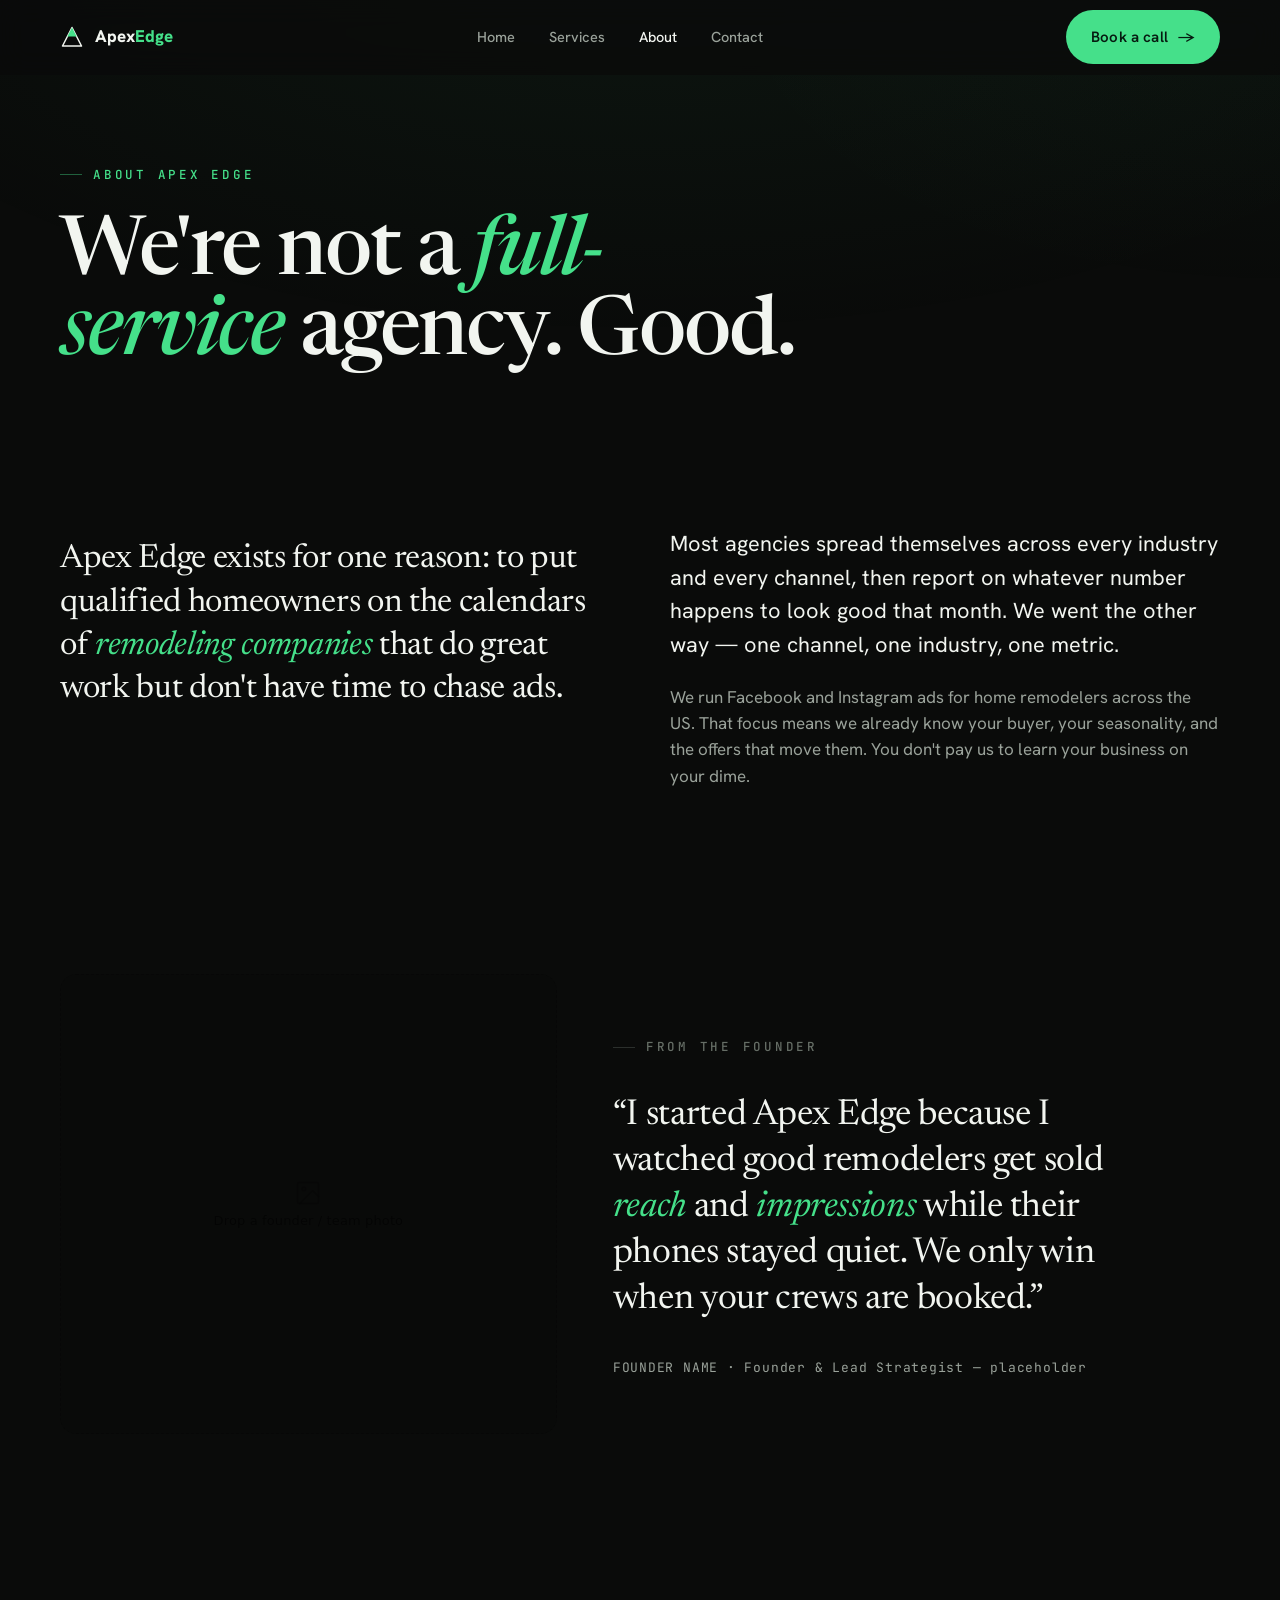
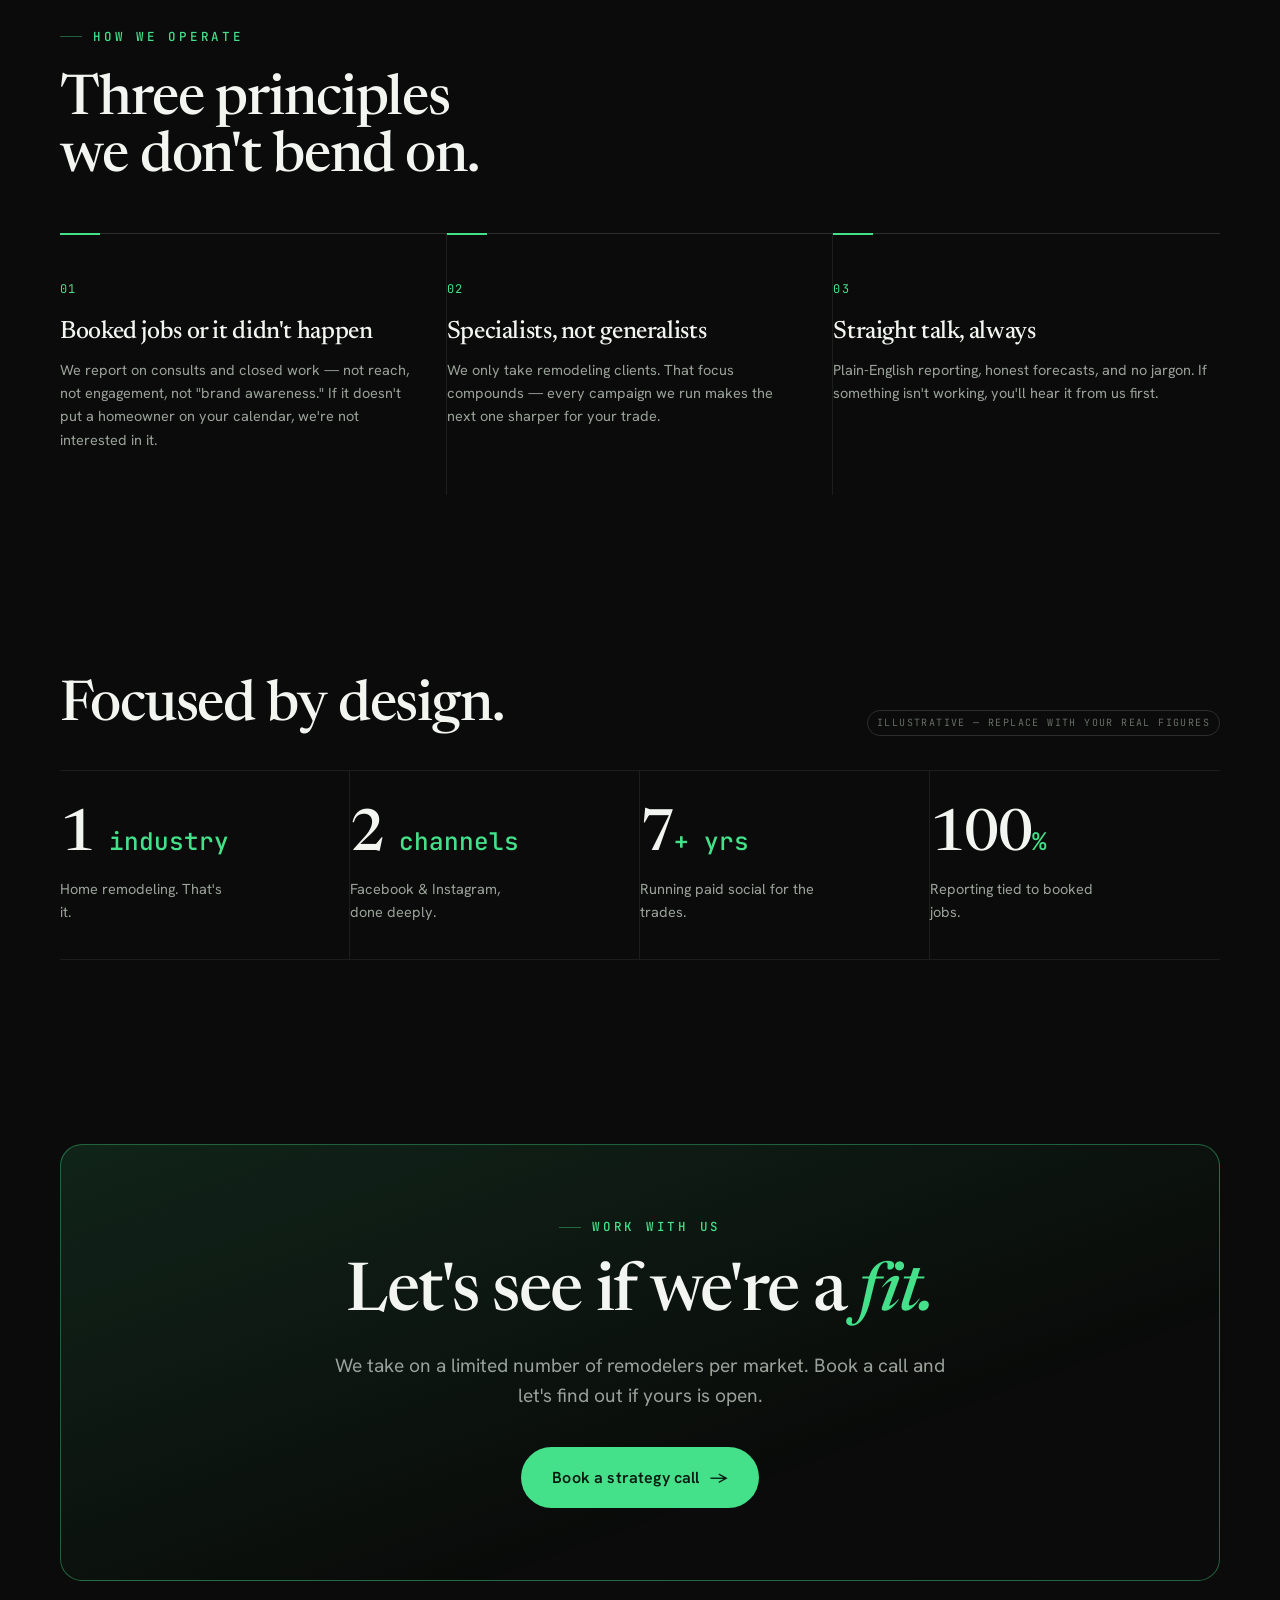
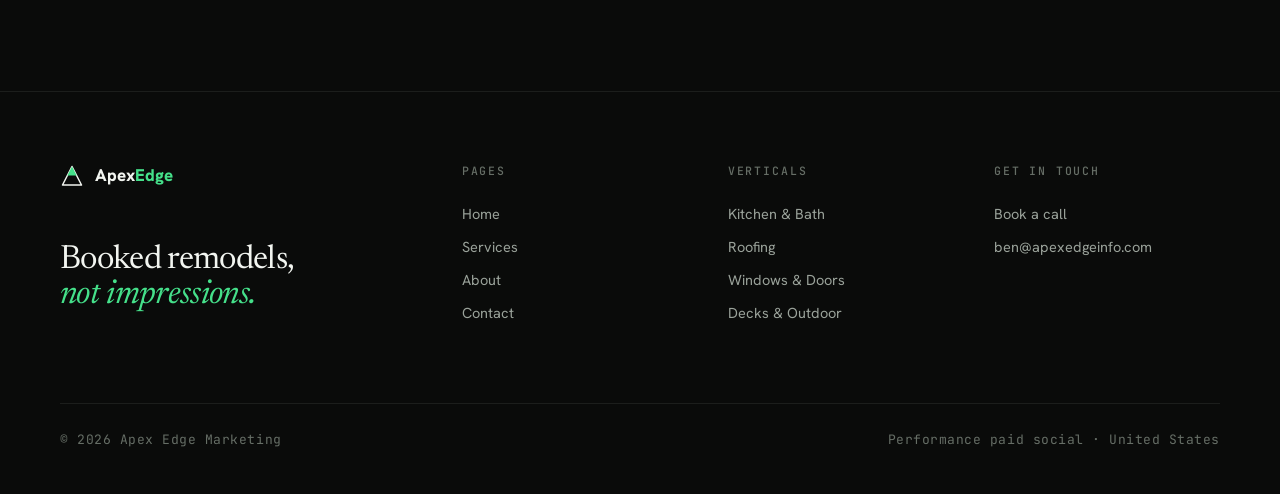
==== About.html @ 614ea993 "Initial site build — Apex Edge Marketing" ====
<!DOCTYPE html>
<html lang="en">
<head>
<meta charset="UTF-8" />
<meta name="viewport" content="width=device-width, initial-scale=1.0" />
<title>About — Apex Edge Marketing</title>
<link rel="stylesheet" href="assets/site.css" />
<style>
  .page-hero { padding: clamp(64px, 9vh, 120px) 0 56px; }
  .page-hero .display { max-width: 20ch; font-size: clamp(44px, 6.4vw, 92px); }

  .about-intro { display: grid; grid-template-columns: 1fr 1fr; gap: 60px; align-items: start; padding-bottom: 20px; }
  .about-intro p { font-size: clamp(18px, 1.7vw, 22px); line-height: 1.55; color: var(--fg); text-wrap: pretty; }
  .about-intro p + p { margin-top: 22px; color: var(--fg-mut); font-size: 17px; }
  .about-intro .lead-serif { font-family: var(--serif); font-size: clamp(24px,2.6vw,34px); line-height: 1.3; font-weight: 400; letter-spacing: -0.01em; }
  .about-intro .lead-serif em { font-style: italic; color: var(--acc); }

  .founder { display: grid; grid-template-columns: 0.9fr 1.1fr; gap: 56px; align-items: center; }
  .founder image-slot { width: 100%; height: 460px; }
  .founder__card { }
  .founder__quote { font-family: var(--serif); font-size: clamp(24px,2.8vw,38px); line-height: 1.28; letter-spacing: -0.01em; text-wrap: balance; }
  .founder__quote em { font-style: italic; color: var(--acc); }
  .founder__by { margin-top: 28px; font-family: var(--mono); font-size: 13px; letter-spacing: 0.06em; color: var(--fg-mut); }

  .principles { display: grid; grid-template-columns: repeat(3, 1fr); gap: 0; border-top: 1px solid var(--line-2); }
  .principle { padding: 40px 32px 44px 0; border-right: 1px solid var(--line); position: relative; }
  .principle:last-child { border-right: 0; padding-right: 0; }
  .principle::after { content: ''; position: absolute; top: -1px; left: 0; width: 40px; height: 2px; background: var(--acc); }
  .principle .n { font-family: var(--mono); font-size: 12px; color: var(--acc); letter-spacing: 0.1em; }
  .principle h4 { font-size: 25px; margin: 18px 0 12px; line-height: 1.08; }
  .principle p { font-size: 14.5px; color: var(--fg-mut); margin: 0; }

  .factstrip { display: grid; grid-template-columns: repeat(4,1fr); gap: 0; border-top: 1px solid var(--line); border-bottom: 1px solid var(--line); }
  .factstrip > div { padding: 36px 30px 36px 0; border-right: 1px solid var(--line); }
  .factstrip > div:last-child { border-right: 0; }
  .factstrip .stat__label { max-width: 22ch; }

  .ctaband { border: 1px solid var(--acc-line); border-radius: 22px; background: linear-gradient(160deg, var(--acc-soft), transparent 70%); padding: 72px clamp(28px, 6vw, 88px); text-align: center; }
  .ctaband h2 { font-size: clamp(38px, 5.2vw, 72px); }
  .ctaband em { font-style: italic; color: var(--acc); }

  @media (max-width: 900px) {
    .about-intro, .founder { grid-template-columns: 1fr; gap: 32px; }
    .founder image-slot { height: 320px; }
    .principles { grid-template-columns: 1fr; }
    .principle { border-right: 0; padding-right: 0; border-bottom: 1px solid var(--line); }
    .factstrip { grid-template-columns: 1fr 1fr; }
    .factstrip > div:nth-child(2) { border-right: 0; }
  }
</style>
</head>
<body>

<nav class="nav">
  <div class="wrap nav__inner">
    <a class="brand" href="Home.html" aria-label="Apex Edge Marketing home">
      <span class="brand__mark"><svg viewBox="0 0 24 24" fill="none" aria-hidden="true"><path d="M12 2.5 L21.5 21 L2.5 21 Z" stroke="currentColor" stroke-width="1.5" stroke-linejoin="round"/><path d="M12 2.5 L16.7 11.6 L7.3 11.6 Z" fill="var(--acc)"/></svg></span>
      <span>Apex<b class="brand__edge">Edge</b></span>
    </a>
    <div class="nav__links">
      <a class="nav__link" href="Home.html">Home</a>
      <a class="nav__link" href="Services.html">Services</a>
      <a class="nav__link active" href="About.html">About</a>
      <a class="nav__link" href="Contact.html">Contact</a>
    </div>
    <div class="nav__right">
      <a class="btn btn--primary" href="Contact.html">Book a call <span class="arrow">→</span></a>
    </div>
  </div>
</nav>

<header class="page-hero">
  <div class="wrap">
    <div style="margin-bottom:30px;"><span class="kicker">About Apex Edge</span></div>
    <h1 class="display">We're not a <em>full-service</em> agency. Good.</h1>
  </div>
</header>

<section class="section--tight">
  <div class="wrap about-intro reveal">
    <p class="lead-serif">Apex Edge exists for one reason: to put qualified homeowners on the calendars of <em>remodeling companies</em> that do great work but don't have time to chase ads.</p>
    <div>
      <p>Most agencies spread themselves across every industry and every channel, then report on whatever number happens to look good that month. We went the other way — one channel, one industry, one metric.</p>
      <p>We run Facebook and Instagram ads for home remodelers across the US. That focus means we already know your buyer, your seasonality, and the offers that move them. You don't pay us to learn your business on your dime.</p>
    </div>
  </div>
</section>

<section class="section--tight">
  <div class="wrap founder reveal">
    <image-slot id="about-founder" placeholder="Drop a founder / team photo" shape="rounded" radius="16"></image-slot>
    <div class="founder__card">
      <div style="margin-bottom:26px;"><span class="kicker kicker--plain">From the founder</span></div>
      <p class="founder__quote">“I started Apex Edge because I watched good remodelers get sold <em>reach</em> and <em>impressions</em> while their phones stayed quiet. We only win when your crews are booked.”</p>
      <div class="founder__by">FOUNDER NAME · Founder &amp; Lead Strategist — placeholder</div>
    </div>
  </div>
</section>

<section class="section">
  <div class="wrap">
    <div class="reveal" style="max-width:52ch;margin-bottom:46px;">
      <div style="margin-bottom:26px;"><span class="kicker">How we operate</span></div>
      <h2 class="title">Three principles we don't bend on.</h2>
    </div>
    <div class="principles">
      <div class="principle reveal">
        <span class="n">01</span>
        <h4>Booked jobs or it didn't happen</h4>
        <p>We report on consults and closed work — not reach, not engagement, not "brand awareness." If it doesn't put a homeowner on your calendar, we're not interested in it.</p>
      </div>
      <div class="principle reveal d1">
        <span class="n">02</span>
        <h4>Specialists, not generalists</h4>
        <p>We only take remodeling clients. That focus compounds — every campaign we run makes the next one sharper for your trade.</p>
      </div>
      <div class="principle reveal d2">
        <span class="n">03</span>
        <h4>Straight talk, always</h4>
        <p>Plain-English reporting, honest forecasts, and no jargon. If something isn't working, you'll hear it from us first.</p>
      </div>
    </div>
  </div>
</section>

<section class="section--tight">
  <div class="wrap">
    <div class="reveal" style="display:flex;justify-content:space-between;align-items:flex-end;gap:24px;flex-wrap:wrap;margin-bottom:34px;">
      <h2 class="title" style="max-width:18ch;">Focused by design.</h2>
      <span class="tag-illustrative">Illustrative — replace with your real figures</span>
    </div>
    <div class="factstrip reveal">
      <div><div class="stat__fig">1<span class="unit"> industry</span></div><div class="stat__label">Home remodeling. That's it.</div></div>
      <div><div class="stat__fig">2<span class="unit"> channels</span></div><div class="stat__label">Facebook &amp; Instagram, done deeply.</div></div>
      <div><div class="stat__fig">7<span class="unit">+ yrs</span></div><div class="stat__label">Running paid social for the trades.</div></div>
      <div><div class="stat__fig">100<span class="unit">%</span></div><div class="stat__label">Reporting tied to booked jobs.</div></div>
    </div>
  </div>
</section>

<section class="section">
  <div class="wrap">
    <div class="ctaband reveal">
      <div style="margin-bottom:24px;display:flex;justify-content:center;"><span class="kicker">Work with us</span></div>
      <h2 class="title">Let's see if we're a <em>fit.</em></h2>
      <p class="lead" style="margin:22px auto 0;text-align:center;">We take on a limited number of remodelers per market. Book a call and let's find out if yours is open.</p>
      <div style="display:flex;justify-content:center;margin-top:36px;">
        <a class="btn btn--primary btn--lg" href="Contact.html">Book a strategy call <span class="arrow">→</span></a>
      </div>
    </div>
  </div>
</section>

<footer class="footer">
  <div class="wrap">
    <div class="footer__grid">
      <div>
        <a class="brand" href="Home.html" style="margin-bottom:20px;">
          <span class="brand__mark"><svg viewBox="0 0 24 24" fill="none" aria-hidden="true"><path d="M12 2.5 L21.5 21 L2.5 21 Z" stroke="currentColor" stroke-width="1.5" stroke-linejoin="round"/><path d="M12 2.5 L16.7 11.6 L7.3 11.6 Z" fill="var(--acc)"/></svg></span>
          <span>Apex<b class="brand__edge">Edge</b></span>
        </a>
        <p class="footer__cta">Booked remodels, <em>not impressions.</em></p>
      </div>
      <div class="footer__col"><h5>Pages</h5><a href="Home.html">Home</a><a href="Services.html">Services</a><a href="About.html">About</a><a href="Contact.html">Contact</a></div>
      <div class="footer__col"><h5>Verticals</h5><a href="Services.html">Kitchen &amp; Bath</a><a href="Services.html">Roofing</a><a href="Services.html">Windows &amp; Doors</a><a href="Services.html">Decks &amp; Outdoor</a></div>
      <div class="footer__col"><h5>Get in touch</h5><a href="Contact.html">Book a call</a><a href="mailto:ben@apexedgeinfo.com">ben@apexedgeinfo.com</a></div>
    </div>
    <div class="footer__base">
      <span class="mono">© <span data-year>2026</span> Apex Edge Marketing</span>
      <span class="mono">Performance paid social · United States</span>
    </div>
  </div>
</footer>

<script src="assets/site.js"></script>
<script src="image-slot.js"></script>
</body>
</html>
---- assets/site.css ----
/* ============================================================
   APEX EDGE MARKETING — shared site styles
   Editorial serif + clean sans + technical mono, on warm near-black.
   ============================================================ */

@import url('https://fonts.googleapis.com/css2?family=Newsreader:ital,opsz,wght@0,6..72,400;0,6..72,500;0,6..72,600;1,6..72,400;1,6..72,500;1,6..72,600&family=Hanken+Grotesk:wght@400;500;600;700;800&family=JetBrains+Mono:wght@400;500;600&display=swap');

:root {
  /* surfaces */
  --bg:      #0a0b0a;
  --bg-1:    #0e100e;
  --bg-2:    #141714;
  --bg-3:    #1b1f1b;
  --line:    rgba(232, 255, 238, 0.08);
  --line-2:  rgba(232, 255, 238, 0.15);

  /* ink */
  --fg:      #f2f5f0;
  --fg-mut:  #9aa29a;
  --fg-dim:  #666e66;

  /* accent (refined green) — shades derived so a single --acc swap cascades */
  --acc:       #45e08a;
  --acc-soft:  color-mix(in srgb, var(--acc) 12%, transparent);
  --acc-line:  color-mix(in srgb, var(--acc) 40%, transparent);
  --acc-press: color-mix(in srgb, var(--acc) 82%, #000);
  --acc-ink:   #061a10;

  /* type */
  --serif: 'Newsreader', Georgia, 'Times New Roman', serif;
  --sans:  'Hanken Grotesk', system-ui, -apple-system, sans-serif;
  --mono:  'JetBrains Mono', ui-monospace, 'SF Mono', monospace;

  /* metrics */
  --maxw: 1240px;
  --gut: 40px;
  --radius: 14px;
}

* { box-sizing: border-box; }

html { scroll-behavior: smooth; }

body {
  margin: 0;
  background: var(--bg);
  color: var(--fg);
  font-family: var(--sans);
  font-size: 17px;
  line-height: 1.6;
  -webkit-font-smoothing: antialiased;
  text-rendering: optimizeLegibility;
  overflow-x: hidden;
}

/* subtle page grain / vignette so the dark never feels flat */
body::before {
  content: '';
  position: fixed;
  inset: 0;
  pointer-events: none;
  z-index: 0;
  background:
    radial-gradient(120% 80% at 50% -10%, rgba(69,224,138,0.06), transparent 60%),
    radial-gradient(80% 60% at 100% 0%, rgba(69,224,138,0.03), transparent 55%);
}

a { color: inherit; text-decoration: none; }
img { max-width: 100%; display: block; }

::selection { background: var(--acc); color: var(--acc-ink); }

/* ---------- layout ---------- */
.wrap { width: 100%; max-width: var(--maxw); margin: 0 auto; padding: 0 var(--gut); position: relative; z-index: 1; }
.section { padding: 110px 0; position: relative; z-index: 1; }
.section--tight { padding: 74px 0; }

/* ---------- type ---------- */
h1, h2, h3, h4 { font-family: var(--serif); font-weight: 500; margin: 0; letter-spacing: -0.015em; line-height: 1.04; }
.display {
  font-size: clamp(48px, 7.4vw, 104px);
  font-weight: 500;
  line-height: 0.98;
  letter-spacing: -0.025em;
  text-wrap: balance;
}
.display em { font-style: italic; font-weight: 500; color: var(--acc); }
h2.title { font-size: clamp(34px, 4.4vw, 56px); line-height: 1.02; letter-spacing: -0.02em; text-wrap: balance; }
h2.title em { font-style: italic; color: var(--acc); }
h3.sub { font-size: clamp(22px, 2.4vw, 30px); }

.lead { font-size: clamp(18px, 1.5vw, 22px); color: var(--fg-mut); line-height: 1.55; max-width: 56ch; text-wrap: pretty; }
p { text-wrap: pretty; }

/* eyebrow / kicker — technical mono */
.kicker {
  font-family: var(--mono);
  font-size: 12.5px;
  font-weight: 500;
  letter-spacing: 0.22em;
  text-transform: uppercase;
  color: var(--acc);
  display: inline-flex;
  align-items: center;
  gap: 11px;
}
.kicker::before {
  content: '';
  width: 22px; height: 1px; background: var(--acc-line);
}
.kicker--plain { color: var(--fg-dim); }
.kicker--plain::before { background: var(--line-2); }

.muted { color: var(--fg-mut); }
.dim { color: var(--fg-dim); }

/* ---------- buttons ---------- */
.btn {
  font-family: var(--sans);
  font-size: 15px;
  font-weight: 600;
  letter-spacing: 0.01em;
  display: inline-flex;
  align-items: center;
  gap: 10px;
  padding: 14px 24px;
  border-radius: 100px;
  border: 1px solid transparent;
  cursor: pointer;
  transition: transform .18s cubic-bezier(.2,.7,.3,1), background .2s, border-color .2s, color .2s;
  white-space: nowrap;
}
.btn:active { transform: translateY(1px); }
.btn--primary { background: var(--acc); color: var(--acc-ink); }
.btn--primary:hover { background: var(--acc-press); transform: translateY(-2px); }
.btn--ghost { background: transparent; color: var(--fg); border-color: var(--line-2); }
.btn--ghost:hover { border-color: var(--fg-mut); background: rgba(255,255,255,0.03); }
.btn--lg { padding: 17px 30px; font-size: 16px; }
.btn .arrow { transition: transform .2s; }
.btn:hover .arrow { transform: translateX(3px); }

/* ---------- nav ---------- */
.nav {
  position: sticky; top: 0; z-index: 60;
  backdrop-filter: blur(14px);
  background: color-mix(in srgb, var(--bg) 72%, transparent);
  border-bottom: 1px solid transparent;
  transition: border-color .3s, background .3s;
}
.nav.scrolled { border-bottom-color: var(--line); background: color-mix(in srgb, var(--bg) 88%, transparent); }
.nav__inner { display: flex; align-items: center; justify-content: space-between; height: 74px; }
.brand { display: inline-flex; align-items: center; gap: 11px; font-family: var(--sans); font-weight: 800; font-size: 17px; letter-spacing: 0.0em; }
.brand__mark { width: 24px; height: 24px; position: relative; flex: none; }
.brand__mark svg { width: 100%; height: 100%; display: block; }
.brand b { font-weight: 800; }
.brand__edge { color: var(--acc); }
.nav__links { display: flex; align-items: center; gap: 4px; }
.nav__link {
  font-size: 14.5px; font-weight: 500; color: var(--fg-mut);
  padding: 9px 15px; border-radius: 100px; transition: color .2s, background .2s;
}
.nav__link:hover { color: var(--fg); }
.nav__link.active { color: var(--fg); }
.nav__link.active::after { content: ''; }
.nav__right { display: flex; align-items: center; gap: 14px; }
.nav__menu-btn { display: none; }

/* ---------- footer ---------- */
.footer { border-top: 1px solid var(--line); padding: 70px 0 44px; position: relative; z-index: 1; }
.footer__grid { display: grid; grid-template-columns: 1.6fr 1fr 1fr 1fr; gap: 40px; }
.footer__cta { font-family: var(--serif); font-size: clamp(26px,2.6vw,34px); line-height: 1.06; letter-spacing: -0.02em; max-width: 14ch; }
.footer__cta em { font-style: italic; color: var(--acc); }
.footer__col h5 { font-family: var(--mono); font-size: 11.5px; letter-spacing: 0.16em; text-transform: uppercase; color: var(--fg-dim); margin: 0 0 16px; font-weight: 500; }
.footer__col a { display: block; color: var(--fg-mut); font-size: 14.5px; padding: 5px 0; transition: color .2s; }
.footer__col a:hover { color: var(--acc); }
.footer__base { display: flex; justify-content: space-between; align-items: center; margin-top: 56px; padding-top: 26px; border-top: 1px solid var(--line); color: var(--fg-dim); font-size: 13px; }
.footer__base .mono { font-family: var(--mono); letter-spacing: 0.04em; }

/* ---------- generic cards / grid ---------- */
.grid { display: grid; gap: 22px; }
.card {
  background: var(--bg-1);
  border: 1px solid var(--line);
  border-radius: var(--radius);
  padding: 30px;
  transition: border-color .25s, background .25s, transform .25s;
}
.card:hover { border-color: var(--line-2); }

/* stat figures */
.stat__fig { font-family: var(--serif); font-size: clamp(40px, 4.6vw, 58px); font-weight: 500; letter-spacing: -0.02em; line-height: 1; }
.stat__fig .unit { font-family: var(--mono); font-size: 0.42em; color: var(--acc); letter-spacing: 0; vertical-align: baseline; }
.stat__label { color: var(--fg-mut); font-size: 14.5px; margin-top: 12px; }

/* placeholder note for illustrative numbers */
.placeholder-note { font-family: var(--mono); font-size: 11px; letter-spacing: 0.06em; color: var(--fg-dim); }
.tag-illustrative {
  font-family: var(--mono); font-size: 10px; letter-spacing: 0.14em; text-transform: uppercase;
  color: var(--fg-dim); border: 1px solid var(--line-2); border-radius: 100px; padding: 4px 9px;
}

/* divider rule with label */
.rule { display: flex; align-items: center; gap: 20px; }
.rule::before, .rule::after { content: ''; height: 1px; background: var(--line); flex: 1; }
.rule span { font-family: var(--mono); font-size: 11.5px; letter-spacing: 0.16em; text-transform: uppercase; color: var(--fg-dim); }

/* image slot styling hook */
image-slot { border-radius: var(--radius); overflow: hidden; }

/* ---------- scroll reveal ---------- */
.reveal { opacity: 0; transform: translateY(20px); transition: opacity .7s cubic-bezier(.2,.7,.3,1), transform .7s cubic-bezier(.2,.7,.3,1); }
.reveal.in { opacity: 1; transform: none; }
.reveal.d1 { transition-delay: .06s; }
.reveal.d2 { transition-delay: .12s; }
.reveal.d3 { transition-delay: .18s; }
.reveal.d4 { transition-delay: .24s; }
@media (prefers-reduced-motion: reduce) {
  .reveal { opacity: 1; transform: none; transition: none; }
  html { scroll-behavior: auto; }
}

/* ---------- responsive ---------- */
@media (max-width: 900px) {
  :root { --gut: 22px; }
  .section { padding: 76px 0; }
  .footer__grid { grid-template-columns: 1fr 1fr; gap: 32px; }
  .footer__cta { grid-column: 1 / -1; }
  .nav__links { display: none; }
}
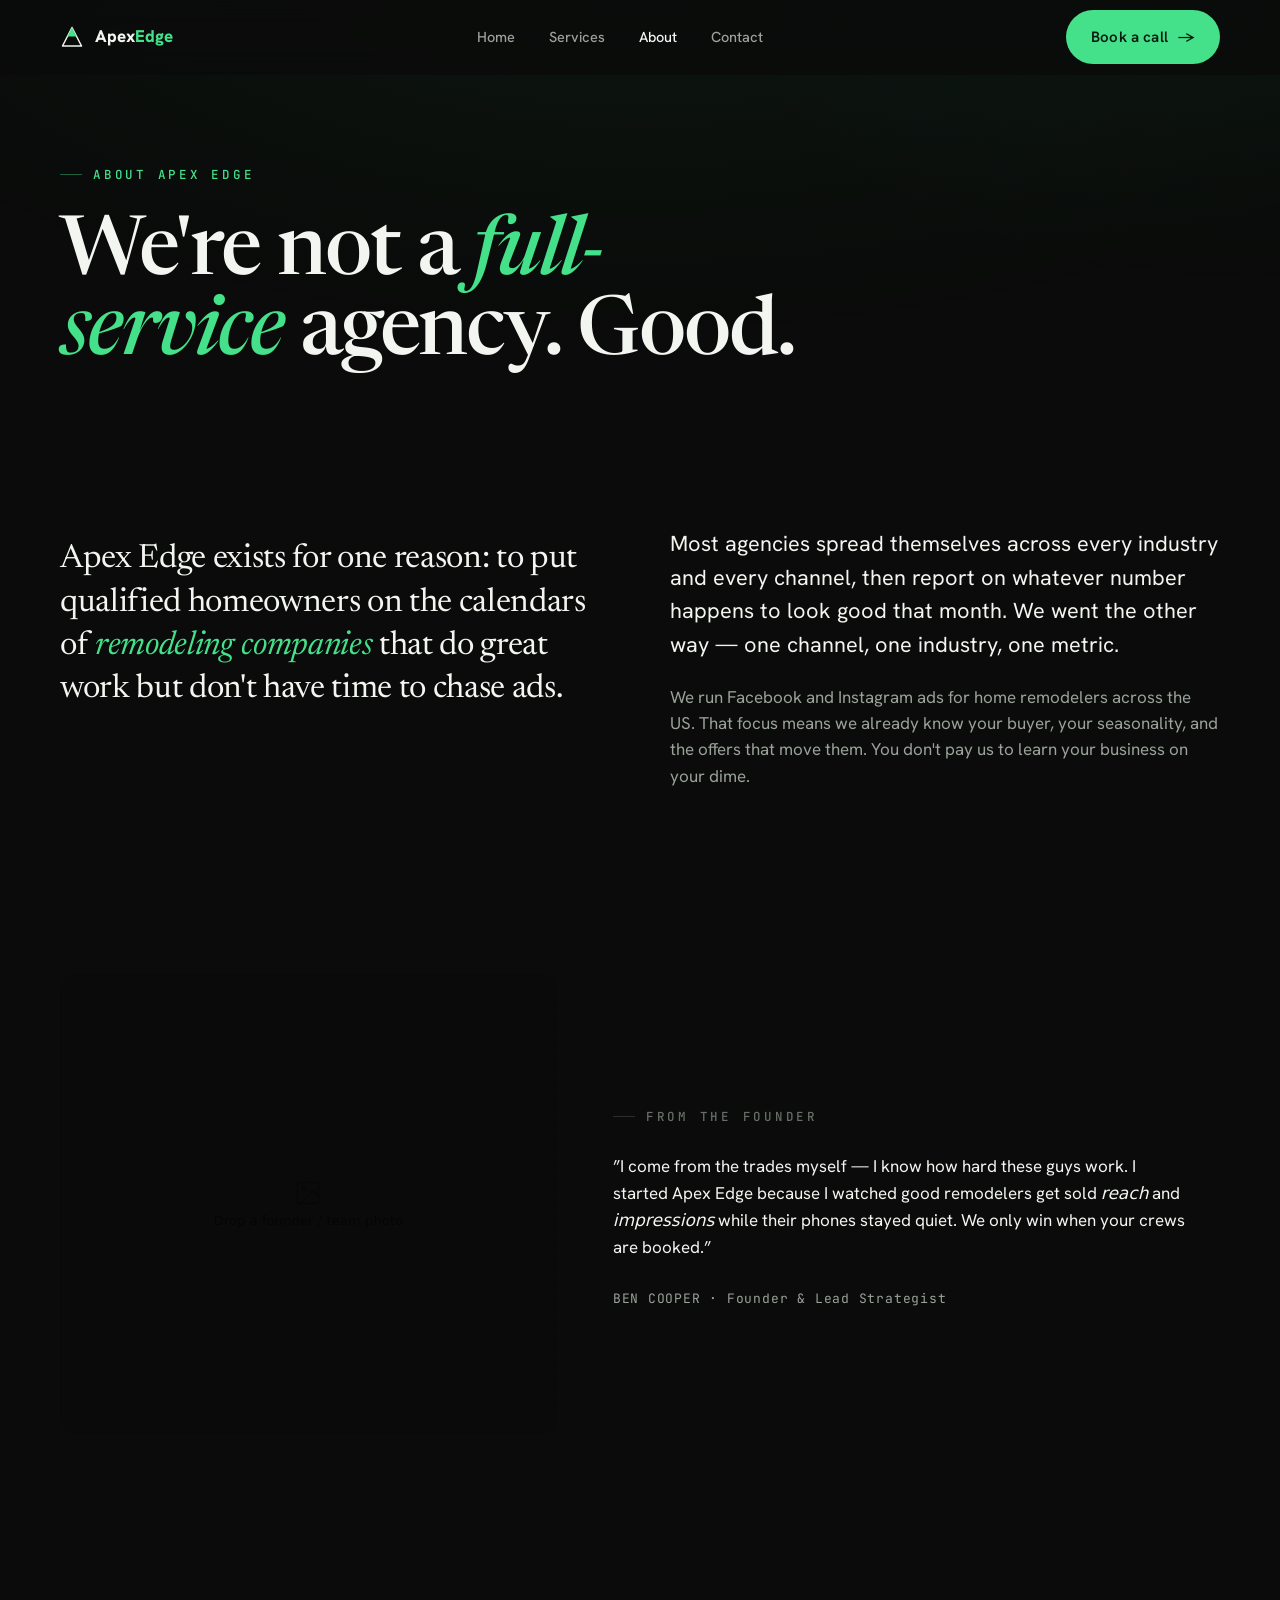
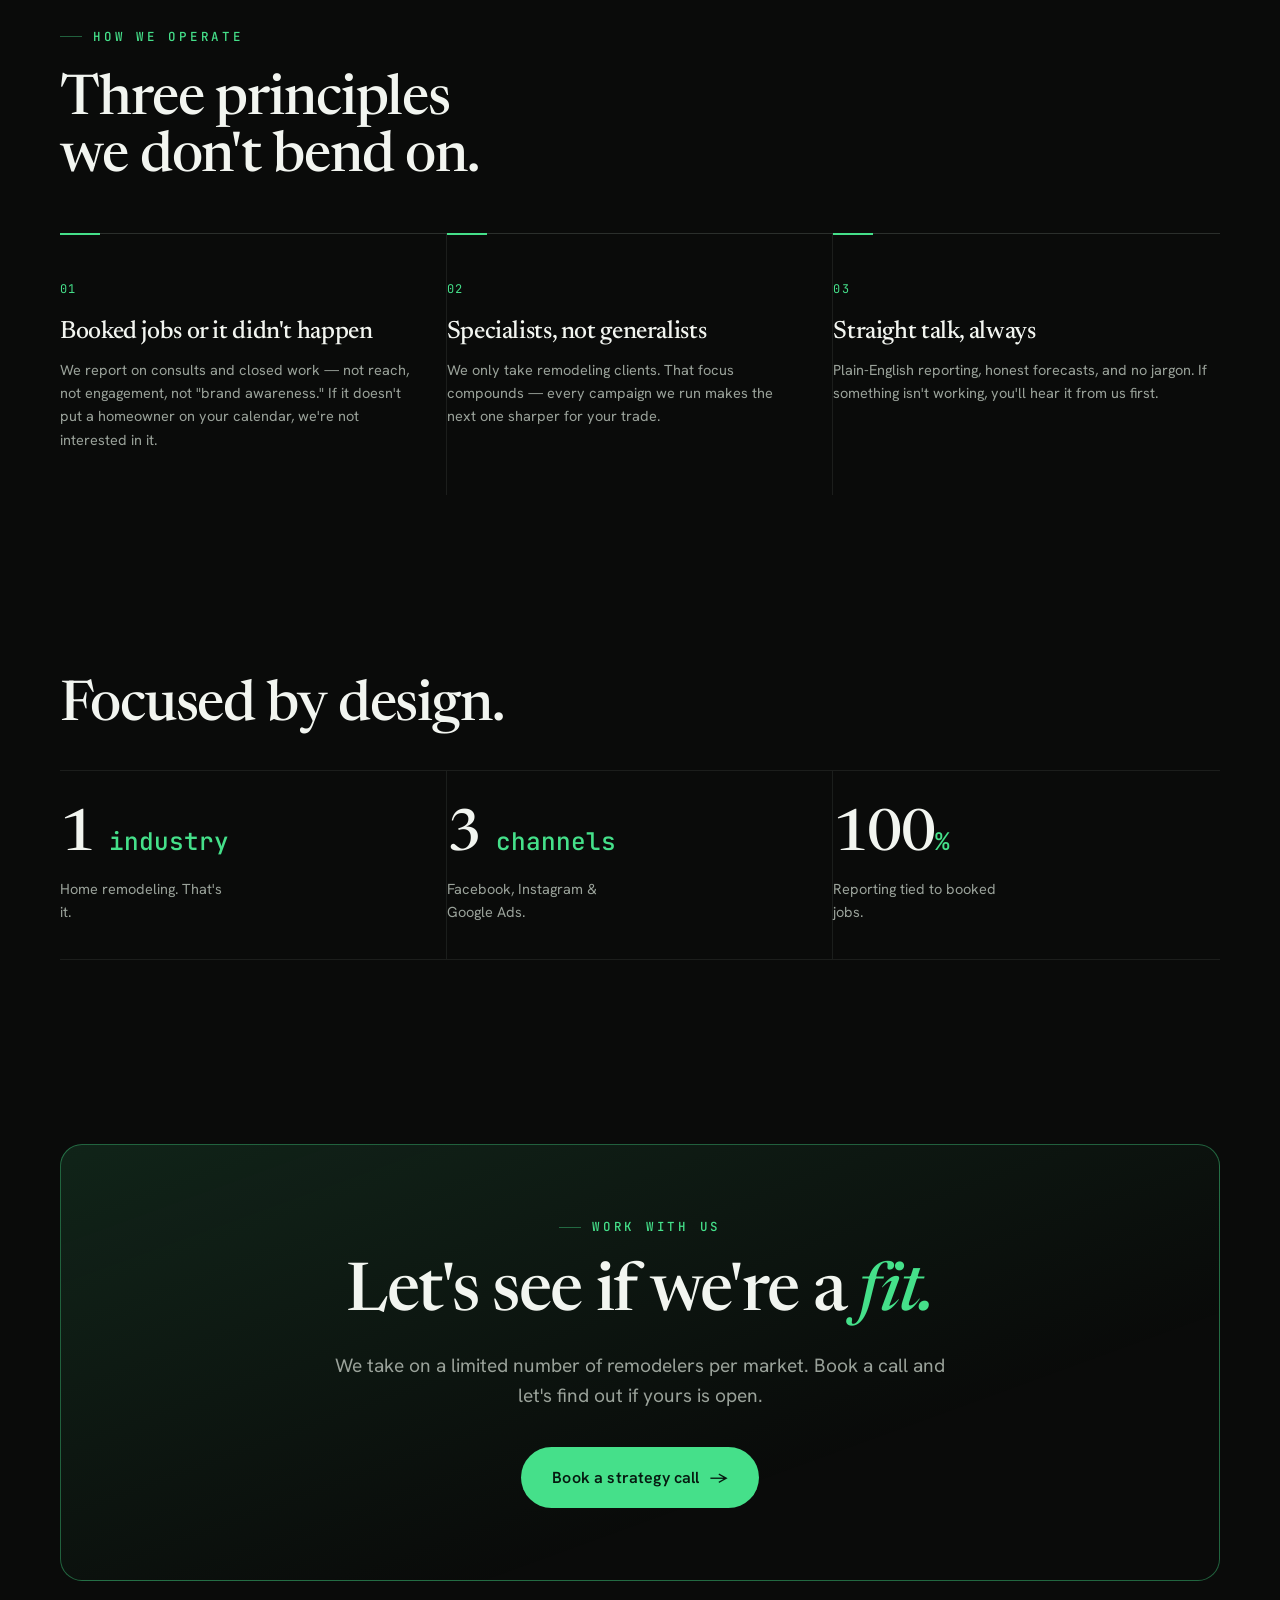
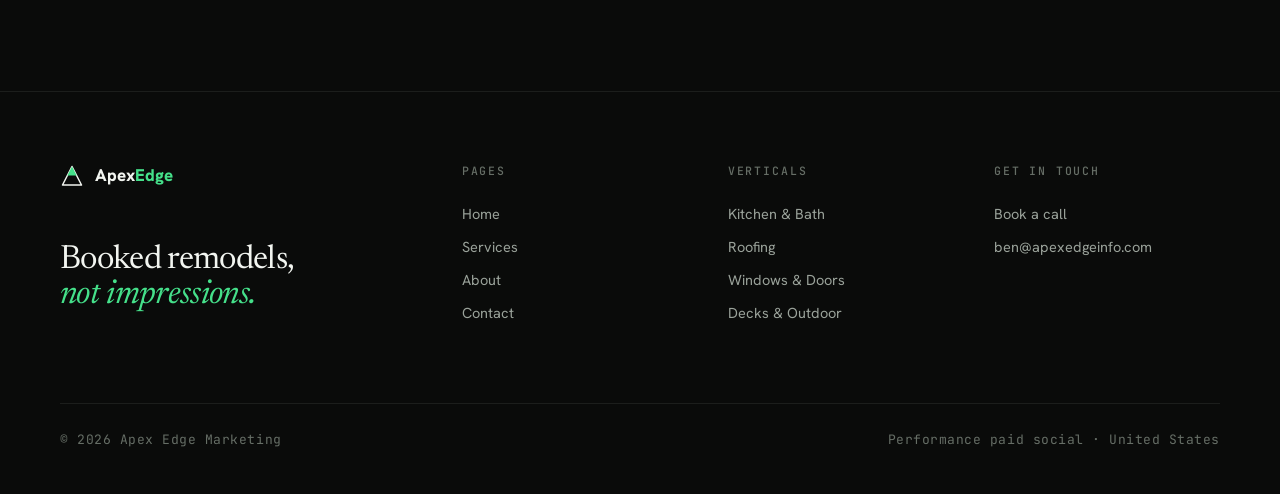
==== commit 9a9aa05d: "Update site content — name, stats, services, Calendly, launch time" ====
--- a/About.html
+++ b/About.html
@@ -91,8 +91,8 @@
     <image-slot id="about-founder" placeholder="Drop a founder / team photo" shape="rounded" radius="16"></image-slot>
     <div class="founder__card">
       <div style="margin-bottom:26px;"><span class="kicker kicker--plain">From the founder</span></div>
-      <p class="founder__quote">“I started Apex Edge because I watched good remodelers get sold <em>reach</em> and <em>impressions</em> while their phones stayed quiet. We only win when your crews are booked.”</p>
-      <div class="founder__by">FOUNDER NAME · Founder &amp; Lead Strategist — placeholder</div>
+      <p class=”founder__quote”>”I come from the trades myself — I know how hard these guys work. I started Apex Edge because I watched good remodelers get sold <em>reach</em> and <em>impressions</em> while their phones stayed quiet. We only win when your crews are booked.”</p>
+      <div class="founder__by">BEN COOPER · Founder &amp; Lead Strategist</div>
     </div>
   </div>
 </section>
@@ -125,14 +125,12 @@
 
 <section class="section--tight">
   <div class="wrap">
-    <div class="reveal" style="display:flex;justify-content:space-between;align-items:flex-end;gap:24px;flex-wrap:wrap;margin-bottom:34px;">
+    <div class="reveal" style="margin-bottom:34px;">
       <h2 class="title" style="max-width:18ch;">Focused by design.</h2>
-      <span class="tag-illustrative">Illustrative — replace with your real figures</span>
     </div>
-    <div class="factstrip reveal">
+    <div class="factstrip reveal" style="grid-template-columns:repeat(3,1fr);">
       <div><div class="stat__fig">1<span class="unit"> industry</span></div><div class="stat__label">Home remodeling. That's it.</div></div>
-      <div><div class="stat__fig">2<span class="unit"> channels</span></div><div class="stat__label">Facebook &amp; Instagram, done deeply.</div></div>
-      <div><div class="stat__fig">7<span class="unit">+ yrs</span></div><div class="stat__label">Running paid social for the trades.</div></div>
+      <div><div class="stat__fig">3<span class="unit"> channels</span></div><div class="stat__label">Facebook, Instagram &amp; Google Ads.</div></div>
       <div><div class="stat__fig">100<span class="unit">%</span></div><div class="stat__label">Reporting tied to booked jobs.</div></div>
     </div>
   </div>
